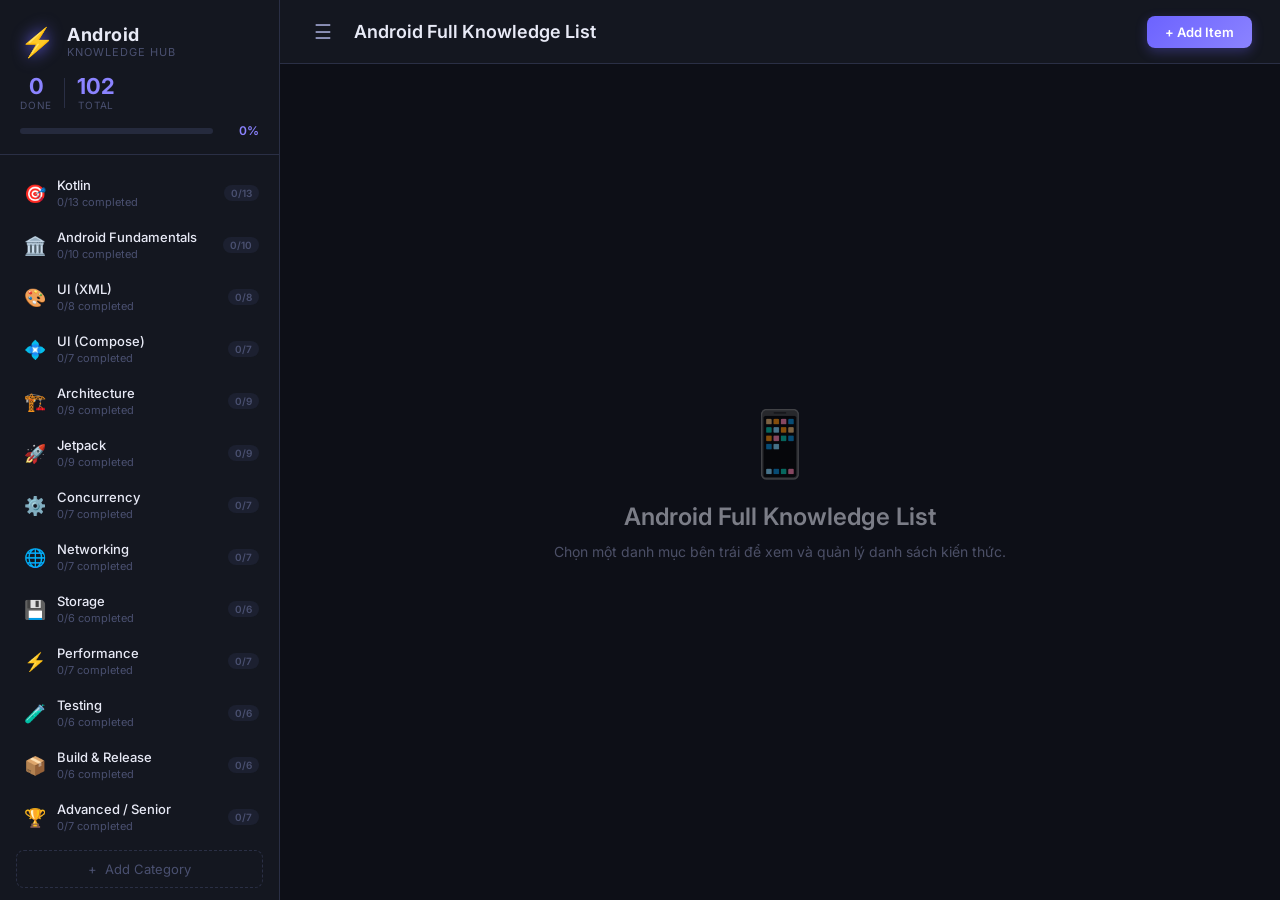
==== index.html @ 74203ed3 "init base" ====
<!DOCTYPE html>
<html lang="vi">
<head>
  <meta charset="UTF-8" />
  <meta name="viewport" content="width=device-width, initial-scale=1.0" />
  <title>Android Full Knowledge List</title>
  <link rel="preconnect" href="https://fonts.googleapis.com" />
  <link rel="preconnect" href="https://fonts.gstatic.com" crossorigin />
  <link href="https://fonts.googleapis.com/css2?family=Inter:wght@300;400;500;600;700&family=Fira+Code:wght@400;500&display=swap" rel="stylesheet" />
  <link rel="stylesheet" href="style.css" />
</head>
<body>
  <!-- Sidebar -->
  <aside id="sidebar">
    <div class="sidebar-header">
      <div class="logo">
        <span class="logo-icon">⚡</span>
        <div>
          <div class="logo-title">Android</div>
          <div class="logo-sub">Knowledge Hub</div>
        </div>
      </div>
      <div class="sidebar-stats">
        <div class="stat-item">
          <span id="stat-done">0</span>
          <span class="stat-label">Done</span>
        </div>
        <div class="stat-divider"></div>
        <div class="stat-item">
          <span id="stat-total">0</span>
          <span class="stat-label">Total</span>
        </div>
      </div>
      <div class="overall-progress">
        <div class="progress-bar-bg">
          <div class="progress-bar-fill" id="overall-progress-fill"></div>
        </div>
        <span class="progress-pct" id="overall-progress-pct">0%</span>
      </div>
    </div>

    <nav class="sidebar-nav" id="sidebar-nav">
      <!-- JS rendered -->
    </nav>

    <button class="btn-add-category" id="btn-add-category">
      <span>+</span> Add Category
    </button>
  </aside>

  <!-- Main Content -->
  <main id="main">
    <header class="topbar">
      <button class="hamburger" id="hamburger" title="Toggle sidebar">☰</button>
      <div class="topbar-title" id="topbar-title">Select a category</div>
      <div class="topbar-actions">
        <button class="btn-primary" id="btn-add-item">+ Add Item</button>
      </div>
    </header>

    <div class="content-area" id="content-area">
      <div class="welcome-screen">
        <div class="welcome-icon">📱</div>
        <h1>Android Full Knowledge List</h1>
        <p>Chọn một danh mục bên trái để xem và quản lý danh sách kiến thức.</p>
      </div>
    </div>
  </main>

  <!-- Modal: Add / Edit Item -->
  <div class="modal-overlay" id="modal-item" role="dialog" aria-modal="true">
    <div class="modal">
      <div class="modal-header">
        <h2 id="modal-item-title">Add Item</h2>
        <button class="modal-close" id="modal-item-close">✕</button>
      </div>
      <div class="modal-body">
        <label class="form-label">Tên mục <span class="required">*</span></label>
        <input class="form-input" type="text" id="item-name-input" placeholder="Nhập tên kiến thức..." />
        <label class="form-label" style="margin-top:16px">Ghi chú / Note</label>
        <textarea class="form-textarea" id="item-note-input" placeholder="Ghi chú chi tiết, ví dụ, link tham khảo..."></textarea>
      </div>
      <div class="modal-footer">
        <button class="btn-secondary" id="modal-item-cancel">Hủy</button>
        <button class="btn-primary" id="modal-item-save">Lưu</button>
      </div>
    </div>
  </div>

  <!-- Modal: Note Viewer -->
  <div class="modal-overlay" id="modal-note" role="dialog" aria-modal="true">
    <div class="modal modal-note-view">
      <div class="modal-header">
        <h2 id="modal-note-title">Note</h2>
        <button class="modal-close" id="modal-note-close">✕</button>
      </div>
      <div class="modal-body">
        <div class="note-content" id="modal-note-content"></div>
      </div>
      <div class="modal-footer">
        <button class="btn-primary" id="modal-note-edit">Sửa</button>
      </div>
    </div>
  </div>

  <!-- Modal: Add / Edit Category -->
  <div class="modal-overlay" id="modal-category" role="dialog" aria-modal="true">
    <div class="modal">
      <div class="modal-header">
        <h2 id="modal-category-title">Add Category</h2>
        <button class="modal-close" id="modal-category-close">✕</button>
      </div>
      <div class="modal-body">
        <label class="form-label">Tên danh mục <span class="required">*</span></label>
        <input class="form-input" type="text" id="category-name-input" placeholder="Nhập tên danh mục..." />
        <label class="form-label" style="margin-top:16px">Biểu tượng (emoji)</label>
        <input class="form-input" type="text" id="category-icon-input" placeholder="📦" maxlength="4" />
      </div>
      <div class="modal-footer">
        <button class="btn-secondary" id="modal-category-cancel">Hủy</button>
        <button class="btn-primary" id="modal-category-save">Lưu</button>
      </div>
    </div>
  </div>

  <!-- Confirm Delete -->
  <div class="modal-overlay" id="modal-confirm" role="dialog" aria-modal="true">
    <div class="modal modal-sm">
      <div class="modal-header">
        <h2>Xác nhận xoá</h2>
        <button class="modal-close" id="modal-confirm-close">✕</button>
      </div>
      <div class="modal-body">
        <p id="modal-confirm-msg">Bạn có chắc muốn xoá mục này?</p>
      </div>
      <div class="modal-footer">
        <button class="btn-secondary" id="modal-confirm-cancel">Hủy</button>
        <button class="btn-danger" id="modal-confirm-ok">Xoá</button>
      </div>
    </div>
  </div>

  <!-- Toast -->
  <div class="toast" id="toast"></div>

  <script src="data.js"></script>
  <script src="app.js"></script>
</body>
</html>
---- style.css ----
/* =============================================
   RESET & BASE
   ============================================= */
*, *::before, *::after { box-sizing: border-box; margin: 0; padding: 0; }

:root {
  --bg-base:       #0d0f17;
  --bg-surface:    #141720;
  --bg-card:       #1c2030;
  --bg-hover:      #252a3d;
  --border:        #2a2f45;
  --accent:        #6c63ff;
  --accent-light:  #8b83ff;
  --accent-glow:   rgba(108, 99, 255, 0.3);
  --green:         #22d3a0;
  --green-light:   rgba(34, 211, 160, 0.15);
  --red:           #ff5470;
  --red-light:     rgba(255, 84, 112, 0.15);
  --yellow:        #fbbf24;
  --text-primary:  #e8eaf6;
  --text-secondary:#8a8fb5;
  --text-muted:    #4a5070;
  --sidebar-w:     280px;
  --radius-sm:     8px;
  --radius-md:     12px;
  --radius-lg:     16px;
  --transition:    0.2s ease;
}

html { font-size: 16px; }

body {
  font-family: 'Inter', sans-serif;
  background: var(--bg-base);
  color: var(--text-primary);
  display: flex;
  height: 100vh;
  overflow: hidden;
}

/* =============================================
   SCROLLBAR
   ============================================= */
::-webkit-scrollbar { width: 6px; height: 6px; }
::-webkit-scrollbar-track { background: transparent; }
::-webkit-scrollbar-thumb { background: var(--border); border-radius: 3px; }
::-webkit-scrollbar-thumb:hover { background: var(--text-muted); }

/* =============================================
   SIDEBAR
   ============================================= */
#sidebar {
  width: var(--sidebar-w);
  min-width: var(--sidebar-w);
  background: var(--bg-surface);
  border-right: 1px solid var(--border);
  display: flex;
  flex-direction: column;
  transition: transform var(--transition), width var(--transition);
  z-index: 100;
  overflow: hidden;
}

#sidebar.collapsed {
  transform: translateX(calc(-1 * var(--sidebar-w)));
  min-width: 0;
  width: 0;
}

.sidebar-header {
  padding: 24px 20px 16px;
  border-bottom: 1px solid var(--border);
}

.logo {
  display: flex;
  align-items: center;
  gap: 12px;
  margin-bottom: 16px;
}

.logo-icon {
  font-size: 28px;
  filter: drop-shadow(0 0 8px var(--accent));
}

.logo-title {
  font-size: 18px;
  font-weight: 700;
  color: var(--text-primary);
  letter-spacing: 0.5px;
}

.logo-sub {
  font-size: 11px;
  color: var(--text-muted);
  letter-spacing: 1px;
  text-transform: uppercase;
}

.sidebar-stats {
  display: flex;
  align-items: center;
  gap: 12px;
  margin-bottom: 12px;
}

.stat-item {
  display: flex;
  flex-direction: column;
  align-items: center;
}

.stat-item span:first-child {
  font-size: 22px;
  font-weight: 700;
  color: var(--accent-light);
  line-height: 1;
}

.stat-label {
  font-size: 10px;
  color: var(--text-muted);
  text-transform: uppercase;
  letter-spacing: 0.8px;
  margin-top: 2px;
}

.stat-divider {
  width: 1px;
  height: 30px;
  background: var(--border);
  flex-shrink: 0;
}

.overall-progress {
  display: flex;
  align-items: center;
  gap: 10px;
}

.progress-bar-bg {
  flex: 1;
  height: 6px;
  background: var(--bg-hover);
  border-radius: 3px;
  overflow: hidden;
}

.progress-bar-fill {
  height: 100%;
  background: linear-gradient(90deg, var(--accent), var(--accent-light));
  border-radius: 3px;
  width: 0%;
  transition: width 0.5s ease;
}

.progress-pct {
  font-size: 12px;
  font-weight: 600;
  color: var(--accent-light);
  min-width: 36px;
  text-align: right;
}

.sidebar-nav {
  flex: 1;
  overflow-y: auto;
  padding: 12px 0;
}

.nav-item {
  display: flex;
  align-items: center;
  gap: 10px;
  padding: 10px 20px;
  cursor: pointer;
  border-left: 3px solid transparent;
  transition: all var(--transition);
  position: relative;
}

.nav-item:hover {
  background: var(--bg-hover);
}

.nav-item.active {
  background: var(--bg-hover);
  border-left-color: var(--accent);
}

.nav-item-icon {
  font-size: 18px;
  flex-shrink: 0;
  width: 24px;
  text-align: center;
}

.nav-item-info {
  flex: 1;
  min-width: 0;
}

.nav-item-name {
  font-size: 13px;
  font-weight: 500;
  color: var(--text-primary);
  white-space: nowrap;
  overflow: hidden;
  text-overflow: ellipsis;
}

.nav-item.active .nav-item-name {
  color: var(--accent-light);
}

.nav-item-progress {
  font-size: 11px;
  color: var(--text-muted);
  margin-top: 2px;
}

.nav-badge {
  font-size: 10px;
  font-weight: 600;
  padding: 2px 7px;
  border-radius: 10px;
  background: var(--bg-card);
  color: var(--text-muted);
  flex-shrink: 0;
}

.nav-badge.done {
  background: var(--green-light);
  color: var(--green);
}

.btn-add-category {
  margin: 12px 16px;
  padding: 10px 16px;
  background: transparent;
  border: 1px dashed var(--border);
  border-radius: var(--radius-sm);
  color: var(--text-muted);
  font-size: 13px;
  font-family: 'Inter', sans-serif;
  cursor: pointer;
  display: flex;
  align-items: center;
  justify-content: center;
  gap: 8px;
  transition: all var(--transition);
  flex-shrink: 0;
}

.btn-add-category:hover {
  border-color: var(--accent);
  color: var(--accent-light);
  background: var(--accent-glow);
}

/* =============================================
   MAIN CONTENT
   ============================================= */
#main {
  flex: 1;
  display: flex;
  flex-direction: column;
  overflow: hidden;
  min-width: 0;
}

.topbar {
  display: flex;
  align-items: center;
  gap: 16px;
  padding: 0 28px;
  height: 64px;
  background: var(--bg-surface);
  border-bottom: 1px solid var(--border);
  flex-shrink: 0;
}

.hamburger {
  background: none;
  border: none;
  color: var(--text-secondary);
  font-size: 20px;
  cursor: pointer;
  padding: 6px;
  border-radius: var(--radius-sm);
  transition: all var(--transition);
  line-height: 1;
}

.hamburger:hover { background: var(--bg-hover); color: var(--text-primary); }

.topbar-title {
  flex: 1;
  font-size: 18px;
  font-weight: 600;
  color: var(--text-primary);
}

.topbar-actions { display: flex; gap: 10px; align-items: center; }

.content-area {
  flex: 1;
  overflow-y: auto;
  padding: 28px;
}

/* =============================================
   WELCOME SCREEN
   ============================================= */
.welcome-screen {
  display: flex;
  flex-direction: column;
  align-items: center;
  justify-content: center;
  height: 100%;
  text-align: center;
  opacity: 0.5;
}

.welcome-icon { font-size: 64px; margin-bottom: 20px; }
.welcome-screen h1 { font-size: 24px; font-weight: 600; margin-bottom: 12px; }
.welcome-screen p { font-size: 14px; color: var(--text-secondary); }

/* =============================================
   CATEGORY HEADER
   ============================================= */
.category-header {
  display: flex;
  align-items: flex-start;
  gap: 16px;
  margin-bottom: 24px;
  padding-bottom: 20px;
  border-bottom: 1px solid var(--border);
}

.category-header-icon {
  font-size: 40px;
  line-height: 1;
  filter: drop-shadow(0 0 12px var(--accent-glow));
}

.category-header-info { flex: 1; }

.category-header-name {
  font-size: 26px;
  font-weight: 700;
  margin-bottom: 4px;
}

.category-header-meta {
  font-size: 13px;
  color: var(--text-secondary);
  display: flex;
  align-items: center;
  gap: 12px;
}

.cat-progress-bar {
  flex: 1;
  max-width: 200px;
  height: 4px;
  background: var(--bg-hover);
  border-radius: 2px;
  overflow: hidden;
}

.cat-progress-fill {
  height: 100%;
  background: linear-gradient(90deg, var(--accent), var(--green));
  border-radius: 2px;
  transition: width 0.5s ease;
}

.category-actions {
  display: flex;
  gap: 8px;
  align-items: center;
}

/* =============================================
   CHECKLIST ITEMS
   ============================================= */
.checklist {
  display: flex;
  flex-direction: column;
  gap: 8px;
}

.check-item {
  display: flex;
  align-items: center;
  gap: 14px;
  padding: 14px 16px;
  background: var(--bg-card);
  border: 1px solid var(--border);
  border-radius: var(--radius-md);
  transition: all var(--transition);
  cursor: default;
  animation: itemIn 0.25s ease;
}

@keyframes itemIn {
  from { opacity: 0; transform: translateY(8px); }
  to   { opacity: 1; transform: translateY(0); }
}

.check-item:hover {
  border-color: var(--accent);
  background: var(--bg-hover);
  box-shadow: 0 0 0 1px var(--accent-glow);
}

.check-item.done-item {
  opacity: 0.6;
}

.check-item.done-item .item-name {
  text-decoration: line-through;
  color: var(--text-muted);
}

/* Checkbox */
.checkbox {
  width: 22px;
  height: 22px;
  border-radius: 6px;
  border: 2px solid var(--border);
  background: transparent;
  cursor: pointer;
  flex-shrink: 0;
  display: flex;
  align-items: center;
  justify-content: center;
  transition: all var(--transition);
  font-size: 13px;
  color: transparent;
}

.checkbox:hover { border-color: var(--accent); }

.check-item.done-item .checkbox {
  background: var(--green);
  border-color: var(--green);
  color: #fff;
}

.item-body {
  flex: 1;
  min-width: 0;
}

.item-name {
  font-size: 14px;
  font-weight: 500;
  color: var(--text-primary);
  display: flex;
  align-items: center;
  gap: 8px;
}

.item-note-preview {
  font-size: 12px;
  color: var(--text-muted);
  margin-top: 4px;
  white-space: nowrap;
  overflow: hidden;
  text-overflow: ellipsis;
  font-style: italic;
}

.note-badge {
  display: inline-flex;
  align-items: center;
  gap: 4px;
  font-size: 10px;
  padding: 2px 7px;
  border-radius: 10px;
  background: rgba(251, 191, 36, 0.15);
  color: var(--yellow);
  font-weight: 500;
  flex-shrink: 0;
}

.item-actions {
  display: flex;
  gap: 4px;
  opacity: 0;
  transition: opacity var(--transition);
}

.check-item:hover .item-actions { opacity: 1; }

.action-btn {
  width: 30px;
  height: 30px;
  border: none;
  border-radius: var(--radius-sm);
  background: transparent;
  color: var(--text-muted);
  cursor: pointer;
  display: flex;
  align-items: center;
  justify-content: center;
  font-size: 14px;
  transition: all var(--transition);
}

.action-btn:hover { background: var(--bg-hover); color: var(--text-primary); }
.action-btn.note:hover { color: var(--yellow); }
.action-btn.edit:hover { color: var(--accent-light); }
.action-btn.del:hover { color: var(--red); background: var(--red-light); }

/* =============================================
   BUTTONS
   ============================================= */
.btn-primary {
  padding: 8px 18px;
  background: linear-gradient(135deg, var(--accent), var(--accent-light));
  color: #fff;
  border: none;
  border-radius: var(--radius-sm);
  font-size: 13px;
  font-weight: 600;
  font-family: 'Inter', sans-serif;
  cursor: pointer;
  transition: all var(--transition);
  box-shadow: 0 4px 12px var(--accent-glow);
}

.btn-primary:hover {
  transform: translateY(-1px);
  box-shadow: 0 6px 18px var(--accent-glow);
}

.btn-secondary {
  padding: 8px 18px;
  background: var(--bg-hover);
  color: var(--text-secondary);
  border: 1px solid var(--border);
  border-radius: var(--radius-sm);
  font-size: 13px;
  font-weight: 500;
  font-family: 'Inter', sans-serif;
  cursor: pointer;
  transition: all var(--transition);
}

.btn-secondary:hover { border-color: var(--text-secondary); color: var(--text-primary); }

.btn-danger {
  padding: 8px 18px;
  background: var(--red-light);
  color: var(--red);
  border: 1px solid var(--red);
  border-radius: var(--radius-sm);
  font-size: 13px;
  font-weight: 600;
  font-family: 'Inter', sans-serif;
  cursor: pointer;
  transition: all var(--transition);
}

.btn-danger:hover { background: var(--red); color: #fff; }

.btn-icon {
  width: 34px;
  height: 34px;
  border: 1px solid var(--border);
  border-radius: var(--radius-sm);
  background: var(--bg-hover);
  color: var(--text-secondary);
  font-size: 15px;
  cursor: pointer;
  display: flex;
  align-items: center;
  justify-content: center;
  transition: all var(--transition);
}

.btn-icon:hover { border-color: var(--text-secondary); color: var(--text-primary); }
.btn-icon.del:hover { border-color: var(--red); color: var(--red); background: var(--red-light); }
.btn-icon.edit-cat:hover { border-color: var(--accent); color: var(--accent-light); }

/* =============================================
   MODAL
   ============================================= */
.modal-overlay {
  position: fixed;
  inset: 0;
  background: rgba(0,0,0,0.7);
  backdrop-filter: blur(4px);
  z-index: 1000;
  display: flex;
  align-items: center;
  justify-content: center;
  opacity: 0;
  pointer-events: none;
  transition: opacity var(--transition);
}

.modal-overlay.open {
  opacity: 1;
  pointer-events: all;
}

.modal {
  background: var(--bg-card);
  border: 1px solid var(--border);
  border-radius: var(--radius-lg);
  width: 90%;
  max-width: 520px;
  box-shadow: 0 20px 60px rgba(0,0,0,0.5);
  transform: scale(0.95) translateY(10px);
  transition: transform 0.25s ease;
}

.modal-overlay.open .modal {
  transform: scale(1) translateY(0);
}

.modal-sm { max-width: 400px; }
.modal-note-view { max-width: 560px; }

.modal-header {
  display: flex;
  align-items: center;
  justify-content: space-between;
  padding: 20px 24px;
  border-bottom: 1px solid var(--border);
}

.modal-header h2 {
  font-size: 17px;
  font-weight: 600;
}

.modal-close {
  width: 30px;
  height: 30px;
  background: none;
  border: none;
  color: var(--text-muted);
  font-size: 16px;
  cursor: pointer;
  border-radius: var(--radius-sm);
  display: flex;
  align-items: center;
  justify-content: center;
  transition: all var(--transition);
}

.modal-close:hover { background: var(--bg-hover); color: var(--text-primary); }

.modal-body {
  padding: 20px 24px;
}

.modal-footer {
  display: flex;
  justify-content: flex-end;
  gap: 10px;
  padding: 16px 24px;
  border-top: 1px solid var(--border);
}

/* Form */
.form-label {
  display: block;
  font-size: 12px;
  font-weight: 600;
  text-transform: uppercase;
  letter-spacing: 0.8px;
  color: var(--text-secondary);
  margin-bottom: 8px;
}

.required { color: var(--red); }

.form-input {
  width: 100%;
  padding: 10px 14px;
  background: var(--bg-hover);
  border: 1px solid var(--border);
  border-radius: var(--radius-sm);
  color: var(--text-primary);
  font-size: 14px;
  font-family: 'Inter', sans-serif;
  transition: border-color var(--transition);
  outline: none;
}

.form-input:focus { border-color: var(--accent); box-shadow: 0 0 0 3px var(--accent-glow); }

.form-textarea {
  width: 100%;
  padding: 10px 14px;
  background: var(--bg-hover);
  border: 1px solid var(--border);
  border-radius: var(--radius-sm);
  color: var(--text-primary);
  font-size: 14px;
  font-family: 'Inter', sans-serif;
  resize: vertical;
  min-height: 140px;
  outline: none;
  transition: border-color var(--transition);
  line-height: 1.6;
}

.form-textarea:focus { border-color: var(--accent); box-shadow: 0 0 0 3px var(--accent-glow); }

/* Note view */
.note-content {
  font-size: 14px;
  color: var(--text-primary);
  line-height: 1.7;
  white-space: pre-wrap;
  background: var(--bg-hover);
  padding: 16px;
  border-radius: var(--radius-sm);
  border: 1px solid var(--border);
  min-height: 80px;
  font-family: 'Inter', sans-serif;
}

/* =============================================
   TOAST
   ============================================= */
.toast {
  position: fixed;
  bottom: 24px;
  left: 50%;
  transform: translateX(-50%) translateY(20px);
  background: var(--bg-card);
  border: 1px solid var(--border);
  color: var(--text-primary);
  padding: 10px 20px;
  border-radius: 999px;
  font-size: 13px;
  font-weight: 500;
  opacity: 0;
  pointer-events: none;
  transition: all 0.3s ease;
  box-shadow: 0 8px 24px rgba(0,0,0,0.4);
  z-index: 2000;
  white-space: nowrap;
}

.toast.show {
  opacity: 1;
  transform: translateX(-50%) translateY(0);
}

.toast.success { border-color: var(--green); color: var(--green); }
.toast.error   { border-color: var(--red);   color: var(--red);   }

/* =============================================
   RESPONSIVE
   ============================================= */
@media (max-width: 640px) {
  #sidebar {
    position: fixed;
    height: 100%;
    top: 0;
    left: 0;
  }
  #sidebar.collapsed { transform: translateX(-100%); width: var(--sidebar-w); min-width: var(--sidebar-w); }
  .content-area { padding: 16px; }
  .topbar { padding: 0 16px; }
}
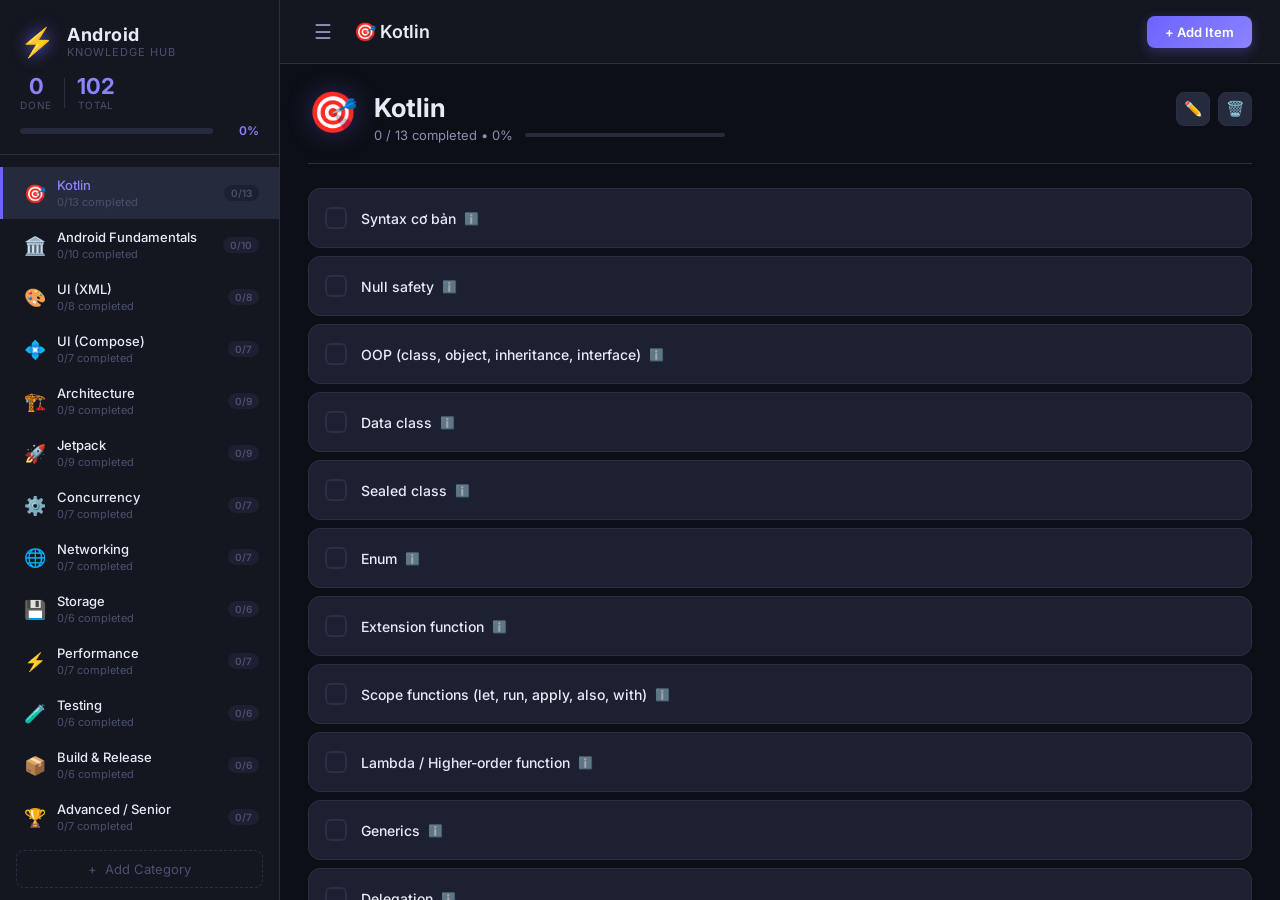
==== commit a74ff34a: "feat: add ability to manage custom interview questions and answers" ====
--- a/index.html
+++ b/index.html
@@ -140,10 +140,61 @@
     </div>
   </div>
 
+  <!-- Modal: Item Detail -->
+  <div class="modal-overlay" id="modal-detail" role="dialog" aria-modal="true">
+    <div class="modal modal-detail-view">
+      <div class="modal-header detail-header">
+        <div class="detail-header-left">
+          <span class="detail-badge">📖 Chi tiết</span>
+          <h2 id="modal-detail-title">Detail</h2>
+        </div>
+        <button class="modal-close" id="modal-detail-close">✕</button>
+      </div>
+      <div class="modal-body detail-body">
+        <div class="detail-summary-box" id="detail-summary-box">
+          <p id="detail-summary"></p>
+        </div>
+        <div class="detail-section" id="detail-points-section">
+          <h3 class="detail-section-title">⚡ Điểm quan trọng</h3>
+          <ul class="detail-points" id="detail-points"></ul>
+        </div>
+        <div class="detail-section" id="detail-tips-section">
+          <h3 class="detail-section-title">🎯 Interview Tips</h3>
+          <ul class="detail-tips" id="detail-tips"></ul>
+          <button class="btn-secondary btn-sm" id="btn-add-tip" style="margin-top: 12px; font-size: 12px;">+ Thêm câu hỏi interview</button>
+        </div>
+        <div class="detail-link-row">
+          <a id="detail-source-link" href="#" target="_blank" rel="noopener" class="detail-link">
+            🔗 Xem tài liệu đầy đủ →
+          </a>
+        </div>
+      </div>
+    </div>
+  </div>
+
+  <!-- Modal: Generic Input (For Custom Tips & Answers) -->
+  <div class="modal-overlay" id="modal-input" role="dialog" aria-modal="true">
+    <div class="modal">
+      <div class="modal-header">
+        <h2 id="modal-input-title">Input Dialog</h2>
+        <button class="modal-close" id="modal-input-close">✕</button>
+      </div>
+      <div class="modal-body">
+        <label class="form-label" id="modal-input-label">Nội dung <span class="required">*</span></label>
+        <textarea class="form-textarea" id="modal-input-textarea" placeholder="Nhập văn bản..."></textarea>
+      </div>
+      <div class="modal-footer">
+        <button class="btn-secondary" id="modal-input-cancel">Hủy</button>
+        <button class="btn-primary" id="modal-input-save">Lưu</button>
+      </div>
+    </div>
+  </div>
+
   <!-- Toast -->
   <div class="toast" id="toast"></div>
 
   <script src="data.js"></script>
+  <script src="details.js"></script>
   <script src="app.js"></script>
 </body>
 </html>
--- a/style.css
+++ b/style.css
@@ -609,6 +609,10 @@
   pointer-events: all;
 }
 
+#modal-confirm, #modal-input {
+  z-index: 1100;
+}
+
 .modal {
   background: var(--bg-card);
   border: 1px solid var(--border);
@@ -761,6 +765,203 @@
 .toast.error   { border-color: var(--red);   color: var(--red);   }
 
 /* =============================================
+   DETAIL MODAL
+   ============================================= */
+.modal-detail-view {
+  max-width: 600px;
+  max-height: 85vh;
+  display: flex;
+  flex-direction: column;
+}
+
+.modal-detail-view .modal-body {
+  overflow-y: auto;
+  flex: 1;
+}
+
+.detail-header {
+  background: linear-gradient(135deg, rgba(108,99,255,0.15), rgba(34,211,160,0.08));
+  border-radius: var(--radius-lg) var(--radius-lg) 0 0;
+}
+
+.detail-header-left {
+  display: flex;
+  flex-direction: column;
+  gap: 4px;
+}
+
+.detail-badge {
+  font-size: 10px;
+  font-weight: 700;
+  text-transform: uppercase;
+  letter-spacing: 1px;
+  color: var(--accent-light);
+  padding: 2px 8px;
+  background: var(--accent-glow);
+  border-radius: 8px;
+  align-self: flex-start;
+}
+
+.detail-summary-box {
+  background: linear-gradient(135deg, rgba(108,99,255,0.08), rgba(34,211,160,0.05));
+  border: 1px solid rgba(108,99,255,0.25);
+  border-radius: var(--radius-md);
+  padding: 14px 16px;
+  margin-bottom: 18px;
+}
+
+.detail-summary-box p {
+  font-size: 14px;
+  line-height: 1.7;
+  color: var(--text-primary);
+}
+
+.detail-section {
+  margin-bottom: 16px;
+}
+
+.detail-section-title {
+  font-size: 12px;
+  font-weight: 700;
+  text-transform: uppercase;
+  letter-spacing: 0.8px;
+  color: var(--text-secondary);
+  margin-bottom: 10px;
+}
+
+.detail-points,
+.detail-tips {
+  list-style: none;
+  display: flex;
+  flex-direction: column;
+  gap: 12px;
+}
+
+.detail-points li {
+  font-size: 13.5px;
+  color: var(--text-primary);
+  line-height: 1.5;
+  padding-left: 20px;
+  position: relative;
+}
+
+.detail-points li::before {
+  content: '⚡';
+  position: absolute;
+  left: 0;
+  font-size: 12px;
+}
+
+.tip-item {
+  display: flex;
+  flex-direction: column;
+  background: rgba(251,191,36,0.08);
+  border-left: 3px solid var(--yellow);
+  border-radius: 0 var(--radius-sm) var(--radius-sm) 0;
+  overflow: hidden;
+  transition: all var(--transition);
+}
+
+.tip-item:hover {
+  background: rgba(251,191,36,0.12);
+}
+
+.tip-question-row {
+  display: flex;
+  align-items: flex-start;
+  justify-content: space-between;
+  padding: 10px 12px;
+  gap: 12px;
+}
+
+.tip-question-text {
+  font-size: 13.5px;
+  color: var(--yellow);
+  line-height: 1.5;
+  flex: 1;
+}
+
+.tip-actions {
+  display: flex;
+  gap: 4px;
+  opacity: 0;
+  transition: opacity var(--transition);
+}
+
+.tip-item:hover .tip-actions {
+  opacity: 1;
+}
+
+.tip-answer-box {
+  padding: 10px 12px;
+  background: rgba(0,0,0,0.2);
+  border-top: 1px solid rgba(251,191,36,0.1);
+  font-size: 13px;
+  color: var(--text-primary);
+  line-height: 1.6;
+  white-space: pre-wrap;
+  font-family: 'Inter', sans-serif;
+}
+
+.btn-sm {
+  padding: 6px 12px;
+  font-size: 12px;
+}
+
+.detail-link-row {
+  margin-top: 18px;
+  padding-top: 16px;
+  border-top: 1px solid var(--border);
+  text-align: right;
+}
+
+.detail-link {
+  font-size: 13px;
+  font-weight: 600;
+  color: var(--accent-light);
+  text-decoration: none;
+  display: inline-flex;
+  align-items: center;
+  gap: 6px;
+  padding: 8px 16px;
+  background: var(--accent-glow);
+  border: 1px solid rgba(108,99,255,0.4);
+  border-radius: var(--radius-sm);
+  transition: all var(--transition);
+}
+
+.detail-link:hover {
+  background: rgba(108,99,255,0.3);
+  transform: translateY(-1px);
+  box-shadow: 0 4px 12px var(--accent-glow);
+}
+
+/* Detail indicator on item name */
+.item-name.has-detail {
+  cursor: pointer;
+}
+
+.item-name.has-detail:hover {
+  color: var(--accent-light);
+}
+
+.detail-indicator {
+  font-size: 12px;
+  opacity: 0.6;
+  transition: opacity var(--transition);
+}
+
+.item-name.has-detail:hover .detail-indicator {
+  opacity: 1;
+}
+
+/* Info action button */
+.action-btn.info:hover {
+  color: var(--accent-light);
+  background: var(--accent-glow);
+}
+
+/* =============================================
    RESPONSIVE
    ============================================= */
 @media (max-width: 640px) {
